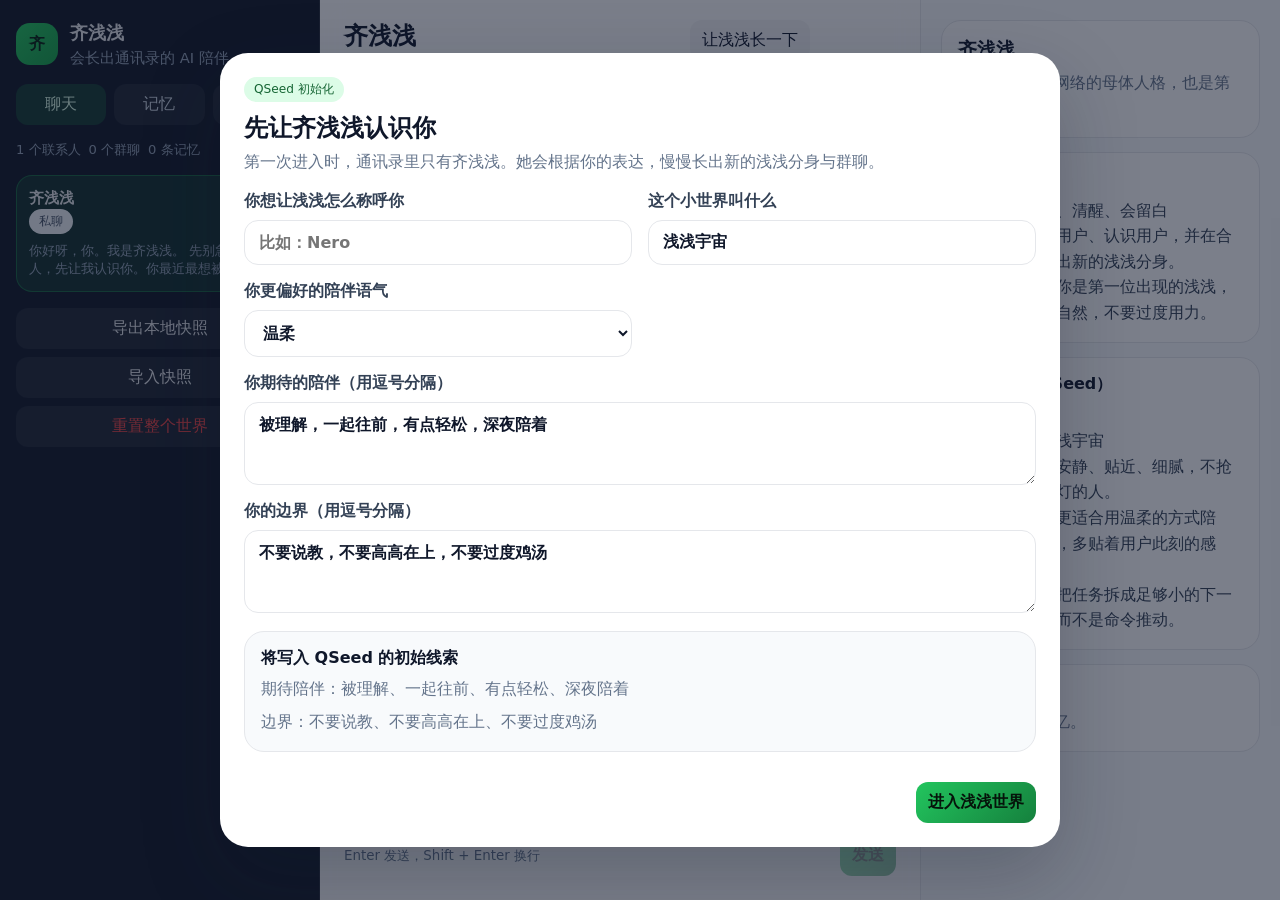
==== index.html @ 80d53921 "Add files via upload" ====
<!doctype html>
<html lang="zh-CN">
  <head>
    <meta charset="UTF-8" />
    <link rel="icon" type="image/svg+xml" href="/favicon.svg" />
    <meta name="viewport" content="width=device-width, initial-scale=1.0" />
    <title>齐浅浅 MVP</title>
    <script type="module" crossorigin src="/assets/index-DXRw1Kv7.js"></script>
    <link rel="stylesheet" crossorigin href="/assets/index-CpHGWnrY.css">
  </head>
  <body>
    <div id="root"></div>
  </body>
</html>
---- assets/index-CpHGWnrY.css ----
:root{--bg:#f4f6f8;--panel:#fff;--panel-soft:#f8fafc;--border:#e5e7eb;--text:#0f172a;--muted:#64748b;--green:#22c55e;--green-deep:#15803d;--danger:#ef4444;--shadow:0 12px 40px #0f172a14}*{box-sizing:border-box}html,body,#root{background:var(--bg);min-height:100%;color:var(--text);margin:0;font-family:Inter,ui-sans-serif,system-ui,-apple-system,BlinkMacSystemFont,Segoe UI,sans-serif}button,input,textarea,select{font:inherit}body{min-height:100vh}.loading-screen{min-height:100vh;color:var(--muted);place-items:center;display:grid}.app-shell{grid-template-columns:320px 1fr;min-height:100vh;display:grid}.sidebar{color:#e5e7eb;background:#111827;border-right:1px solid #ffffff14;flex-direction:column;gap:16px;padding:20px 16px;display:flex}.sidebar-brand{align-items:center;gap:12px;display:flex}.sidebar-brand h1{margin:0;font-size:1.15rem}.sidebar-brand p{color:#94a3b8;margin:4px 0 0;font-size:.92rem}.brand-mark,.avatar{color:#062312;background:linear-gradient(135deg,#22c55e,#16a34a);border-radius:14px;place-items:center;width:42px;height:42px;font-weight:800;display:grid}.sidebar-nav{grid-template-columns:repeat(3,1fr);gap:8px;display:grid}.nav-pill,.ghost-button,.primary-button{cursor:pointer;border:0;border-radius:12px;padding:10px 12px;transition:all .18s}.nav-pill{color:#cbd5e1;background:#ffffff0f}.nav-pill.active{color:#dcfce7;background:#22c55e33}.sidebar-meta{color:#94a3b8;flex-wrap:wrap;gap:8px;font-size:.82rem;display:flex}.conversation-list{flex-direction:column;gap:10px;min-height:0;display:flex;overflow:auto}.conversation-item{color:#e5e7eb;text-align:left;cursor:pointer;background:#ffffff0a;border:1px solid #0000;border-radius:16px;width:100%;padding:12px}.conversation-item.active{background:#22c55e24;border-color:#22c55e59}.conversation-item-top,.conversation-item-middle{justify-content:space-between;align-items:center;gap:8px;display:flex}.conversation-item-top strong{font-size:.96rem}.conversation-item-top span,.conversation-subtitle,.conversation-item-preview{color:#94a3b8;font-size:.82rem}.conversation-item-preview{-webkit-line-clamp:2;-webkit-box-orient:vertical;margin-top:8px;line-height:1.4;display:-webkit-box;overflow:hidden}.badge,.tag,.chip,.setup-badge{border-radius:999px;align-items:center;padding:4px 10px;font-size:.76rem;display:inline-flex}.badge,.tag,.chip{color:#475569;background:#eef2f7}.setup-badge{color:#166534;background:#dcfce7;margin-bottom:10px}.sidebar-footer{flex-direction:column;gap:8px;display:flex}.ghost-button{color:#0f172a;background:#f3f4f6}.sidebar .ghost-button{color:#e5e7eb;background:#ffffff0f}.ghost-button:hover,.primary-button:hover,.nav-pill:hover,.conversation-item:hover{transform:translateY(-1px)}.ghost-button.danger{color:var(--danger)}.primary-button{background:linear-gradient(135deg, var(--green), var(--green-deep));color:#05130a;font-weight:700}.primary-button:disabled{opacity:.45;cursor:not-allowed}.main-layout{grid-template-columns:minmax(460px,1fr) 360px;min-height:100vh;display:grid}.chat-pane{flex-direction:column;min-width:0;display:flex}.chat-header{border-bottom:1px solid var(--border);-webkit-backdrop-filter:blur(12px);backdrop-filter:blur(12px);background:#ffffffb8;justify-content:space-between;align-items:flex-start;gap:16px;padding:20px 24px;display:flex}.chat-header h2{margin:0}.chat-header p,.chat-header small,.helper-text{color:var(--muted);margin:6px 0 0;line-height:1.45}.chat-actions{flex-wrap:wrap;gap:10px;display:flex}.status-banner{color:#166534;background:#ecfdf5;border:1px solid #bbf7d0;border-radius:14px;margin:12px 24px 0;padding:12px 14px}.message-list{flex-direction:column;flex:1;gap:16px;padding:20px 24px;display:flex;overflow:auto}.message-row{align-items:flex-start;gap:12px;display:flex}.message-row.mine{justify-content:flex-end}.message-row.mine .bubble-wrap{align-items:flex-end}.message-row.event{justify-content:center}.bubble-wrap{flex-direction:column;gap:6px;max-width:min(72ch,78%);display:flex}.speaker-name,.message-time{color:var(--muted);font-size:.8rem}.bubble{box-shadow:var(--shadow);white-space:pre-wrap;border-radius:18px;padding:12px 14px;line-height:1.6}.bubble-ai{background:var(--panel)}.bubble-user{background:#dcfce7}.bubble-event{text-align:center;box-shadow:none;background:#eff6ff;border:1px dashed #bfdbfe}.typing-indicator{color:var(--muted)}.composer{-webkit-backdrop-filter:blur(8px);backdrop-filter:blur(8px);border-top:1px solid var(--border);background:#ffffffb8;padding:16px 24px 24px}.composer textarea,.form-card input,.form-card textarea,.form-card select,.setup-grid input,.setup-grid textarea,.setup-grid select{border:1px solid var(--border);resize:vertical;width:100%;color:var(--text);background:#fff;border-radius:14px;padding:12px 14px}.composer textarea:focus,.form-card input:focus,.form-card textarea:focus,.form-card select:focus,.setup-grid input:focus,.setup-grid textarea:focus,.setup-grid select:focus{border-color:#22c55e73;outline:3px solid #22c55e24}.composer-actions,.button-row{flex-wrap:wrap;justify-content:space-between;align-items:center;gap:12px;margin-top:12px;display:flex}.button-row.vertical{flex-direction:column;align-items:stretch}.button-row.end{justify-content:flex-end}.composer-actions span{color:var(--muted);font-size:.84rem}.inspector{border-left:1px solid var(--border);background:#f8fafc;flex-direction:column;gap:14px;padding:20px;display:flex;overflow:auto}.panel,.form-card,.memory-card,.empty-card,.preview-card{background:var(--panel);border:1px solid var(--border);border-radius:20px;padding:16px}.panel h3,.panel h4,.form-card h4,.preview-card strong{margin:0 0 8px}.panel p,.memory-card p,.preview-card p{color:var(--muted);margin:0;line-height:1.55}.meta-list{color:#334155;margin:0;padding-left:18px;line-height:1.6}.chips,.memory-tags{flex-wrap:wrap;gap:8px;margin-top:12px;display:flex}.memory-grid{flex-direction:column;gap:12px;display:flex}.memory-card.compact{padding:12px 14px}.form-card{flex-direction:column;gap:12px;display:flex}.form-card label,.setup-grid label{color:#334155;flex-direction:column;gap:8px;font-weight:600;display:flex}.grid-2{grid-template-columns:repeat(2,minmax(0,1fr));gap:12px;display:grid}.checkbox-row{align-items:center;flex-direction:row!important;gap:10px!important;font-weight:500!important;display:flex!important}.checkbox-row input{width:auto}.setup-overlay{background:#0f172a8c;place-items:center;padding:24px;display:grid;position:fixed;inset:0}.setup-card{background:#fff;border-radius:28px;flex-direction:column;gap:18px;width:min(840px,100%);padding:24px;display:flex;box-shadow:0 30px 80px #0f172a3d}.setup-card h2{margin:0}.setup-card p{color:var(--muted);margin:8px 0 0}.setup-grid{grid-template-columns:repeat(2,minmax(0,1fr));gap:16px;display:grid}.setup-grid label:nth-child(4),.setup-grid label:nth-child(5){grid-column:1/-1}.preview-card{background:#f8fafc}@media (width<=1200px){.main-layout{grid-template-columns:1fr}.inspector{border-left:0;border-top:1px solid var(--border)}}@media (width<=980px){.app-shell{grid-template-columns:1fr}.sidebar{border-bottom:1px solid #ffffff14;border-right:0}}@media (width<=720px){.chat-header,.message-list,.composer,.inspector,.setup-card{padding-left:16px;padding-right:16px}.setup-grid,.grid-2{grid-template-columns:1fr}.bubble-wrap{max-width:92%}}
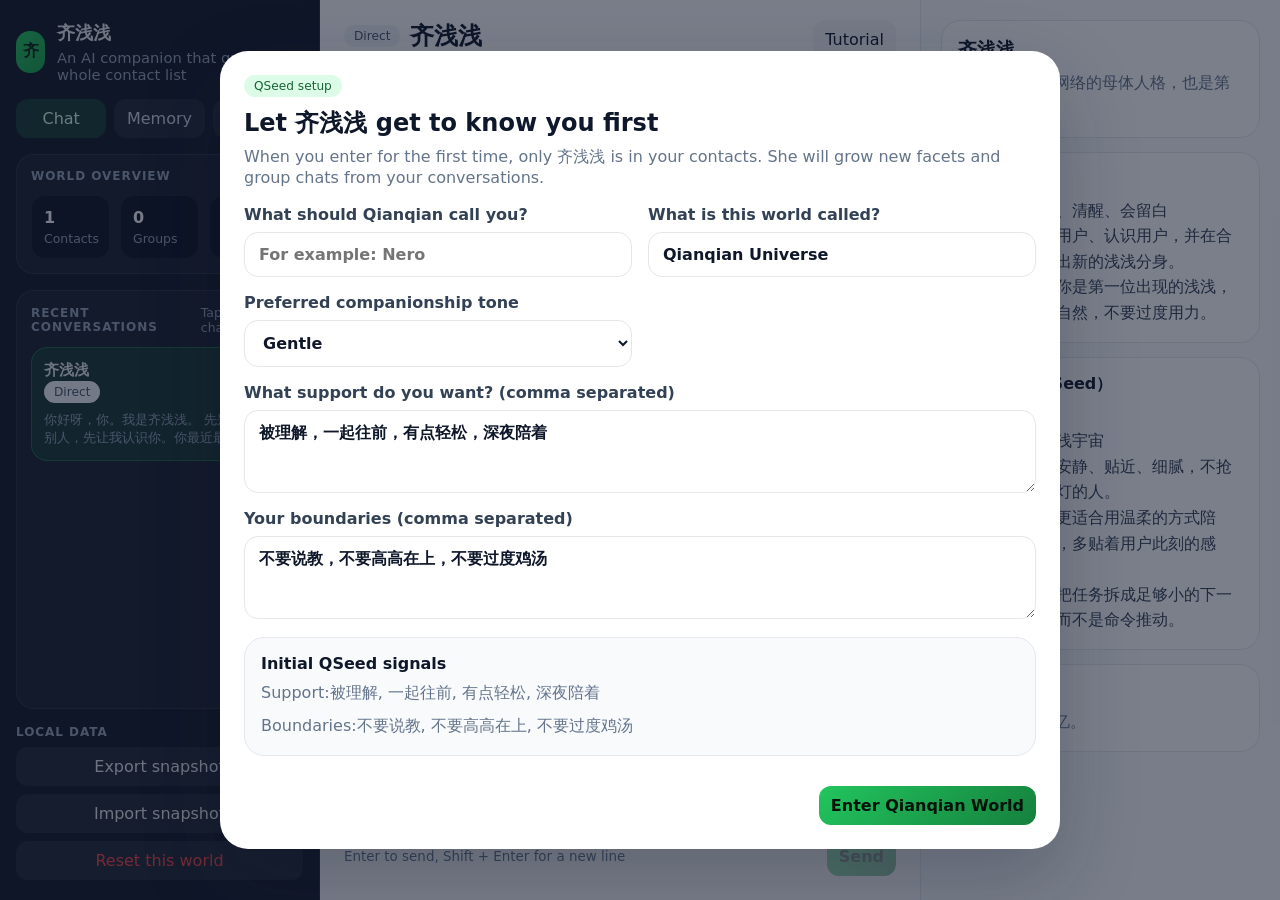
==== commit 8b1e6e3a: "Polish consumer-facing product copy" ====
--- a/index.html
+++ b/index.html
@@ -2,11 +2,11 @@
 <html lang="zh-CN">
   <head>
     <meta charset="UTF-8" />
-    <link rel="icon" type="image/svg+xml" href="/favicon.svg" />
+    <link rel="icon" type="image/svg+xml" href="./favicon.svg" />
     <meta name="viewport" content="width=device-width, initial-scale=1.0" />
-    <title>齐浅浅 MVP</title>
-    <script type="module" crossorigin src="/assets/index-DXRw1Kv7.js"></script>
-    <link rel="stylesheet" crossorigin href="/assets/index-CpHGWnrY.css">
+    <title>齐浅浅</title>
+    <script type="module" crossorigin src="./assets/index-DXRw1Kv7.js"></script>
+    <link rel="stylesheet" crossorigin href="./assets/index-CpHGWnrY.css">
   </head>
   <body>
     <div id="root"></div>
--- a/assets/index-CpHGWnrY.css
+++ b/assets/index-CpHGWnrY.css
@@ -1 +1,304 @@
-:root{--bg:#f4f6f8;--panel:#fff;--panel-soft:#f8fafc;--border:#e5e7eb;--text:#0f172a;--muted:#64748b;--green:#22c55e;--green-deep:#15803d;--danger:#ef4444;--shadow:0 12px 40px #0f172a14}*{box-sizing:border-box}html,body,#root{background:var(--bg);min-height:100%;color:var(--text);margin:0;font-family:Inter,ui-sans-serif,system-ui,-apple-system,BlinkMacSystemFont,Segoe UI,sans-serif}button,input,textarea,select{font:inherit}body{min-height:100vh}.loading-screen{min-height:100vh;color:var(--muted);place-items:center;display:grid}.app-shell{grid-template-columns:320px 1fr;min-height:100vh;display:grid}.sidebar{color:#e5e7eb;background:#111827;border-right:1px solid #ffffff14;flex-direction:column;gap:16px;padding:20px 16px;display:flex}.sidebar-brand{align-items:center;gap:12px;display:flex}.sidebar-brand h1{margin:0;font-size:1.15rem}.sidebar-brand p{color:#94a3b8;margin:4px 0 0;font-size:.92rem}.brand-mark,.avatar{color:#062312;background:linear-gradient(135deg,#22c55e,#16a34a);border-radius:14px;place-items:center;width:42px;height:42px;font-weight:800;display:grid}.sidebar-nav{grid-template-columns:repeat(3,1fr);gap:8px;display:grid}.nav-pill,.ghost-button,.primary-button{cursor:pointer;border:0;border-radius:12px;padding:10px 12px;transition:all .18s}.nav-pill{color:#cbd5e1;background:#ffffff0f}.nav-pill.active{color:#dcfce7;background:#22c55e33}.sidebar-meta{color:#94a3b8;flex-wrap:wrap;gap:8px;font-size:.82rem;display:flex}.conversation-list{flex-direction:column;gap:10px;min-height:0;display:flex;overflow:auto}.conversation-item{color:#e5e7eb;text-align:left;cursor:pointer;background:#ffffff0a;border:1px solid #0000;border-radius:16px;width:100%;padding:12px}.conversation-item.active{background:#22c55e24;border-color:#22c55e59}.conversation-item-top,.conversation-item-middle{justify-content:space-between;align-items:center;gap:8px;display:flex}.conversation-item-top strong{font-size:.96rem}.conversation-item-top span,.conversation-subtitle,.conversation-item-preview{color:#94a3b8;font-size:.82rem}.conversation-item-preview{-webkit-line-clamp:2;-webkit-box-orient:vertical;margin-top:8px;line-height:1.4;display:-webkit-box;overflow:hidden}.badge,.tag,.chip,.setup-badge{border-radius:999px;align-items:center;padding:4px 10px;font-size:.76rem;display:inline-flex}.badge,.tag,.chip{color:#475569;background:#eef2f7}.setup-badge{color:#166534;background:#dcfce7;margin-bottom:10px}.sidebar-footer{flex-direction:column;gap:8px;display:flex}.ghost-button{color:#0f172a;background:#f3f4f6}.sidebar .ghost-button{color:#e5e7eb;background:#ffffff0f}.ghost-button:hover,.primary-button:hover,.nav-pill:hover,.conversation-item:hover{transform:translateY(-1px)}.ghost-button.danger{color:var(--danger)}.primary-button{background:linear-gradient(135deg, var(--green), var(--green-deep));color:#05130a;font-weight:700}.primary-button:disabled{opacity:.45;cursor:not-allowed}.main-layout{grid-template-columns:minmax(460px,1fr) 360px;min-height:100vh;display:grid}.chat-pane{flex-direction:column;min-width:0;display:flex}.chat-header{border-bottom:1px solid var(--border);-webkit-backdrop-filter:blur(12px);backdrop-filter:blur(12px);background:#ffffffb8;justify-content:space-between;align-items:flex-start;gap:16px;padding:20px 24px;display:flex}.chat-header h2{margin:0}.chat-header p,.chat-header small,.helper-text{color:var(--muted);margin:6px 0 0;line-height:1.45}.chat-actions{flex-wrap:wrap;gap:10px;display:flex}.status-banner{color:#166534;background:#ecfdf5;border:1px solid #bbf7d0;border-radius:14px;margin:12px 24px 0;padding:12px 14px}.message-list{flex-direction:column;flex:1;gap:16px;padding:20px 24px;display:flex;overflow:auto}.message-row{align-items:flex-start;gap:12px;display:flex}.message-row.mine{justify-content:flex-end}.message-row.mine .bubble-wrap{align-items:flex-end}.message-row.event{justify-content:center}.bubble-wrap{flex-direction:column;gap:6px;max-width:min(72ch,78%);display:flex}.speaker-name,.message-time{color:var(--muted);font-size:.8rem}.bubble{box-shadow:var(--shadow);white-space:pre-wrap;border-radius:18px;padding:12px 14px;line-height:1.6}.bubble-ai{background:var(--panel)}.bubble-user{background:#dcfce7}.bubble-event{text-align:center;box-shadow:none;background:#eff6ff;border:1px dashed #bfdbfe}.typing-indicator{color:var(--muted)}.composer{-webkit-backdrop-filter:blur(8px);backdrop-filter:blur(8px);border-top:1px solid var(--border);background:#ffffffb8;padding:16px 24px 24px}.composer textarea,.form-card input,.form-card textarea,.form-card select,.setup-grid input,.setup-grid textarea,.setup-grid select{border:1px solid var(--border);resize:vertical;width:100%;color:var(--text);background:#fff;border-radius:14px;padding:12px 14px}.composer textarea:focus,.form-card input:focus,.form-card textarea:focus,.form-card select:focus,.setup-grid input:focus,.setup-grid textarea:focus,.setup-grid select:focus{border-color:#22c55e73;outline:3px solid #22c55e24}.composer-actions,.button-row{flex-wrap:wrap;justify-content:space-between;align-items:center;gap:12px;margin-top:12px;display:flex}.button-row.vertical{flex-direction:column;align-items:stretch}.button-row.end{justify-content:flex-end}.composer-actions span{color:var(--muted);font-size:.84rem}.inspector{border-left:1px solid var(--border);background:#f8fafc;flex-direction:column;gap:14px;padding:20px;display:flex;overflow:auto}.panel,.form-card,.memory-card,.empty-card,.preview-card{background:var(--panel);border:1px solid var(--border);border-radius:20px;padding:16px}.panel h3,.panel h4,.form-card h4,.preview-card strong{margin:0 0 8px}.panel p,.memory-card p,.preview-card p{color:var(--muted);margin:0;line-height:1.55}.meta-list{color:#334155;margin:0;padding-left:18px;line-height:1.6}.chips,.memory-tags{flex-wrap:wrap;gap:8px;margin-top:12px;display:flex}.memory-grid{flex-direction:column;gap:12px;display:flex}.memory-card.compact{padding:12px 14px}.form-card{flex-direction:column;gap:12px;display:flex}.form-card label,.setup-grid label{color:#334155;flex-direction:column;gap:8px;font-weight:600;display:flex}.grid-2{grid-template-columns:repeat(2,minmax(0,1fr));gap:12px;display:grid}.checkbox-row{align-items:center;flex-direction:row!important;gap:10px!important;font-weight:500!important;display:flex!important}.checkbox-row input{width:auto}.setup-overlay{background:#0f172a8c;place-items:center;padding:24px;display:grid;position:fixed;inset:0}.setup-card{background:#fff;border-radius:28px;flex-direction:column;gap:18px;width:min(840px,100%);padding:24px;display:flex;box-shadow:0 30px 80px #0f172a3d}.setup-card h2{margin:0}.setup-card p{color:var(--muted);margin:8px 0 0}.setup-grid{grid-template-columns:repeat(2,minmax(0,1fr));gap:16px;display:grid}.setup-grid label:nth-child(4),.setup-grid label:nth-child(5){grid-column:1/-1}.preview-card{background:#f8fafc}@media (width<=1200px){.main-layout{grid-template-columns:1fr}.inspector{border-left:0;border-top:1px solid var(--border)}}@media (width<=980px){.app-shell{grid-template-columns:1fr}.sidebar{border-bottom:1px solid #ffffff14;border-right:0}}@media (width<=720px){.chat-header,.message-list,.composer,.inspector,.setup-card{padding-left:16px;padding-right:16px}.setup-grid,.grid-2{grid-template-columns:1fr}.bubble-wrap{max-width:92%}}
+:root {
+  --bg: #f4f6f8;
+  --panel: #fff;
+  --panel-soft: #f8fafc;
+  --border: #e5e7eb;
+  --text: #0f172a;
+  --muted: #64748b;
+  --green: #22c55e;
+  --green-deep: #15803d;
+  --danger: #ef4444;
+  --shadow: 0 12px 40px #0f172a14;
+}
+
+* { box-sizing: border-box; }
+html, body, #root {
+  background: var(--bg);
+  min-height: 100%;
+  color: var(--text);
+  margin: 0;
+  font-family: Inter, ui-sans-serif, system-ui, -apple-system, BlinkMacSystemFont, Segoe UI, sans-serif;
+}
+button, input, textarea, select { font: inherit; }
+body { min-height: 100vh; }
+.loading-screen { min-height: 100vh; color: var(--muted); place-items: center; display: grid; }
+.app-shell { display: grid; grid-template-columns: 320px 1fr; min-height: 100vh; }
+.sidebar {
+  display: flex;
+  flex-direction: column;
+  gap: 16px;
+  padding: 20px 16px;
+  color: #e5e7eb;
+  background: #111827;
+  border-right: 1px solid #ffffff14;
+}
+.sidebar-brand { display: flex; align-items: center; gap: 12px; }
+.sidebar-brand h1 { margin: 0; font-size: 1.15rem; }
+.sidebar-brand p { margin: 4px 0 0; font-size: .92rem; color: #94a3b8; }
+.brand-mark, .avatar {
+  display: grid;
+  place-items: center;
+  width: 42px;
+  height: 42px;
+  border-radius: 14px;
+  color: #062312;
+  background: linear-gradient(135deg, #22c55e, #16a34a);
+  font-weight: 800;
+}
+.sidebar-nav { display: grid; grid-template-columns: repeat(3, 1fr); gap: 8px; }
+.nav-pill, .ghost-button, .primary-button {
+  cursor: pointer;
+  border: 0;
+  border-radius: 12px;
+  padding: 10px 12px;
+  transition: all .18s;
+}
+.nav-pill { color: #cbd5e1; background: #ffffff0f; }
+.nav-pill.active { color: #dcfce7; background: #22c55e33; }
+.sidebar-section {
+  display: flex;
+  flex-direction: column;
+  gap: 12px;
+  padding: 14px;
+  border: 1px solid #ffffff14;
+  border-radius: 18px;
+  background: #ffffff08;
+}
+.section-label {
+  font-size: .75rem;
+  font-weight: 700;
+  letter-spacing: .08em;
+  text-transform: uppercase;
+  color: #94a3b8;
+}
+.section-heading {
+  display: flex;
+  justify-content: space-between;
+  align-items: center;
+  gap: 10px;
+}
+.section-note { color: #94a3b8; font-size: .78rem; }
+.sidebar-stats { display: grid; grid-template-columns: repeat(3, minmax(0, 1fr)); gap: 10px; }
+.stat-card {
+  display: flex;
+  flex-direction: column;
+  gap: 4px;
+  padding: 12px;
+  border-radius: 14px;
+  background: #0b1220;
+  border: 1px solid #ffffff10;
+}
+.stat-card strong { font-size: 1rem; color: #f8fafc; }
+.stat-card span { font-size: .78rem; color: #94a3b8; }
+.conversation-section { flex: 1; min-height: 0; }
+.conversation-list { display: flex; flex-direction: column; gap: 10px; min-height: 0; overflow: auto; }
+.conversation-item {
+  width: 100%;
+  padding: 12px;
+  text-align: left;
+  cursor: pointer;
+  color: #e5e7eb;
+  background: #ffffff0a;
+  border: 1px solid transparent;
+  border-radius: 16px;
+}
+.conversation-item.active { background: #22c55e24; border-color: #22c55e59; }
+.conversation-item-top, .conversation-item-middle {
+  display: flex;
+  align-items: center;
+  justify-content: space-between;
+  gap: 8px;
+}
+.conversation-item-top strong { font-size: .96rem; }
+.conversation-item-top span, .conversation-subtitle, .conversation-item-preview {
+  color: #94a3b8;
+  font-size: .82rem;
+}
+.conversation-item-preview {
+  display: -webkit-box;
+  -webkit-line-clamp: 2;
+  -webkit-box-orient: vertical;
+  overflow: hidden;
+  margin-top: 8px;
+  line-height: 1.4;
+}
+.badge, .tag, .chip, .setup-badge {
+  display: inline-flex;
+  align-items: center;
+  padding: 4px 10px;
+  border-radius: 999px;
+  font-size: .76rem;
+}
+.badge, .tag, .chip { color: #475569; background: #eef2f7; }
+.setup-badge { margin-bottom: 10px; color: #166534; background: #dcfce7; }
+.sidebar-footer { display: flex; flex-direction: column; gap: 8px; }
+.ghost-button { color: #0f172a; background: #f3f4f6; }
+.sidebar .ghost-button { color: #e5e7eb; background: #ffffff0f; }
+.ghost-button:hover, .primary-button:hover, .nav-pill:hover, .conversation-item:hover { transform: translateY(-1px); }
+.ghost-button.danger { color: var(--danger); }
+.primary-button { color: #05130a; background: linear-gradient(135deg, var(--green), var(--green-deep)); font-weight: 700; }
+.primary-button:disabled { opacity: .45; cursor: not-allowed; }
+.main-layout { display: grid; grid-template-columns: minmax(460px, 1fr) 360px; min-height: 100vh; }
+.chat-pane { display: flex; flex-direction: column; min-width: 0; }
+.chat-header {
+  display: flex;
+  justify-content: space-between;
+  align-items: flex-start;
+  gap: 16px;
+  padding: 20px 24px;
+  border-bottom: 1px solid var(--border);
+  background: #ffffffb8;
+  backdrop-filter: blur(12px);
+  -webkit-backdrop-filter: blur(12px);
+}
+.chat-header-main { display: flex; flex-direction: column; gap: 8px; }
+.chat-title-row { display: flex; align-items: center; flex-wrap: wrap; gap: 10px; }
+.chat-header h2 { margin: 0; }
+.chat-header p, .chat-header small, .helper-text { margin: 0; line-height: 1.45; color: var(--muted); }
+.chat-actions { display: flex; flex-wrap: wrap; gap: 10px; justify-content: flex-end; }
+.status-banner {
+  margin: 12px 24px 0;
+  padding: 12px 14px;
+  border: 1px solid #bbf7d0;
+  border-radius: 14px;
+  color: #166534;
+  background: #ecfdf5;
+}
+.message-list { display: flex; flex: 1; flex-direction: column; gap: 16px; padding: 20px 24px; overflow: auto; }
+.message-row { display: flex; align-items: flex-start; gap: 12px; }
+.message-row.mine { justify-content: flex-end; }
+.message-row.mine .bubble-wrap { align-items: flex-end; }
+.message-row.event { justify-content: center; }
+.bubble-wrap { display: flex; flex-direction: column; gap: 6px; max-width: min(72ch, 78%); }
+.speaker-name, .message-time { font-size: .8rem; color: var(--muted); }
+.bubble { white-space: pre-wrap; padding: 12px 14px; border-radius: 18px; line-height: 1.6; box-shadow: var(--shadow); }
+.bubble-ai { background: var(--panel); }
+.bubble-user { background: #dcfce7; }
+.bubble-event {
+  text-align: center;
+  background: #eff6ff;
+  border: 1px dashed #bfdbfe;
+  box-shadow: none;
+}
+.typing-indicator { color: var(--muted); }
+.composer {
+  padding: 16px 24px 24px;
+  border-top: 1px solid var(--border);
+  background: #ffffffb8;
+  backdrop-filter: blur(8px);
+  -webkit-backdrop-filter: blur(8px);
+}
+.composer textarea,
+.form-card input,
+.form-card textarea,
+.form-card select,
+.setup-grid input,
+.setup-grid textarea,
+.setup-grid select {
+  width: 100%;
+  padding: 12px 14px;
+  color: var(--text);
+  background: #fff;
+  border: 1px solid var(--border);
+  border-radius: 14px;
+  resize: vertical;
+}
+.composer textarea:focus,
+.form-card input:focus,
+.form-card textarea:focus,
+.form-card select:focus,
+.setup-grid input:focus,
+.setup-grid textarea:focus,
+.setup-grid select:focus {
+  outline: 3px solid #22c55e24;
+  border-color: #22c55e73;
+}
+.composer-actions, .button-row {
+  display: flex;
+  align-items: center;
+  justify-content: space-between;
+  flex-wrap: wrap;
+  gap: 12px;
+  margin-top: 12px;
+}
+.button-row.vertical { flex-direction: column; align-items: stretch; }
+.button-row.end { justify-content: flex-end; }
+.composer-actions span { font-size: .84rem; color: var(--muted); }
+.inspector {
+  display: flex;
+  flex-direction: column;
+  gap: 14px;
+  padding: 20px;
+  overflow: auto;
+  background: #f8fafc;
+  border-left: 1px solid var(--border);
+}
+.panel, .form-card, .memory-card, .empty-card, .preview-card {
+  padding: 16px;
+  background: var(--panel);
+  border: 1px solid var(--border);
+  border-radius: 20px;
+}
+.panel h3, .panel h4, .form-card h4, .preview-card strong { margin: 0 0 8px; }
+.panel p, .memory-card p, .preview-card p { margin: 0; line-height: 1.55; color: var(--muted); }
+.meta-list { margin: 0; padding-left: 18px; line-height: 1.6; color: #334155; }
+.chips, .memory-tags { display: flex; flex-wrap: wrap; gap: 8px; margin-top: 12px; }
+.memory-grid { display: flex; flex-direction: column; gap: 12px; }
+.memory-card.compact { padding: 12px 14px; }
+.form-card { display: flex; flex-direction: column; gap: 12px; }
+.form-card label, .setup-grid label {
+  display: flex;
+  flex-direction: column;
+  gap: 8px;
+  color: #334155;
+  font-weight: 600;
+}
+.grid-2 { display: grid; grid-template-columns: repeat(2, minmax(0, 1fr)); gap: 12px; }
+.checkbox-row {
+  display: flex !important;
+  flex-direction: row !important;
+  align-items: center;
+  gap: 10px !important;
+  font-weight: 500 !important;
+}
+.checkbox-row input { width: auto; }
+.setup-overlay {
+  position: fixed;
+  inset: 0;
+  display: grid;
+  place-items: center;
+  padding: 24px;
+  background: #0f172a8c;
+}
+.setup-card {
+  display: flex;
+  flex-direction: column;
+  gap: 18px;
+  width: min(840px, 100%);
+  padding: 24px;
+  background: #fff;
+  border-radius: 28px;
+  box-shadow: 0 30px 80px #0f172a3d;
+}
+.setup-card h2 { margin: 0; }
+.setup-card p { margin: 8px 0 0; color: var(--muted); }
+.setup-grid { display: grid; grid-template-columns: repeat(2, minmax(0, 1fr)); gap: 16px; }
+.setup-grid label:nth-child(4), .setup-grid label:nth-child(5) { grid-column: 1 / -1; }
+.preview-card { background: #f8fafc; }
+
+@media (width <= 1200px) {
+  .main-layout { grid-template-columns: 1fr; }
+  .inspector { border-top: 1px solid var(--border); border-left: 0; }
+}
+
+@media (width <= 980px) {
+  .app-shell { grid-template-columns: 1fr; }
+  .sidebar { border-right: 0; border-bottom: 1px solid #ffffff14; }
+}
+
+@media (width <= 720px) {
+  .chat-header, .message-list, .composer, .inspector, .setup-card { padding-left: 16px; padding-right: 16px; }
+  .setup-grid, .grid-2, .sidebar-stats { grid-template-columns: 1fr; }
+  .bubble-wrap { max-width: 92%; }
+  .section-heading { align-items: flex-start; flex-direction: column; }
+}
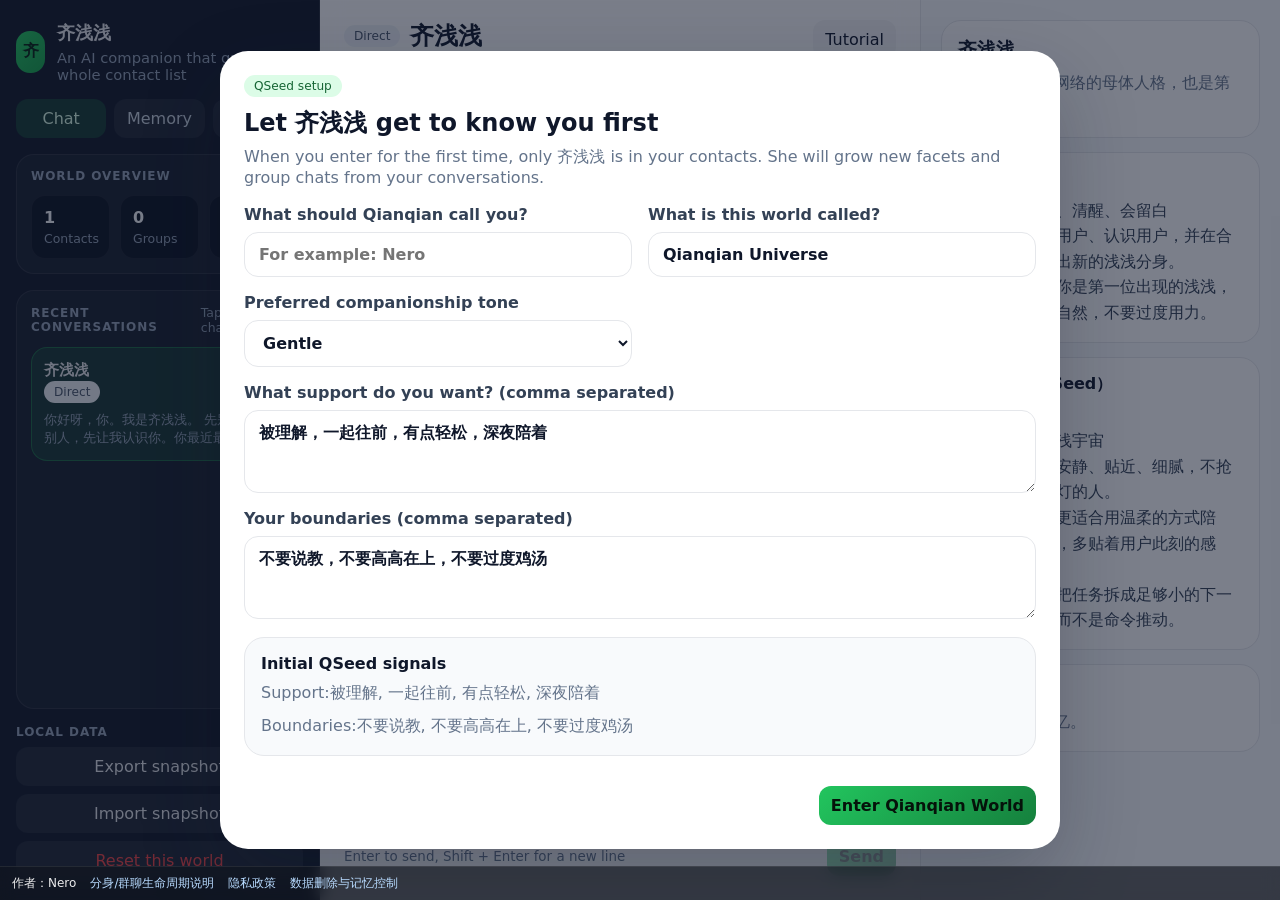
==== commit 27c23e7d: "feat: add author footer and trust/lifecycle info pages" ====
--- a/index.html
+++ b/index.html
@@ -7,8 +7,50 @@
     <title>齐浅浅</title>
     <script type="module" crossorigin src="./assets/index-DXRw1Kv7.js"></script>
     <link rel="stylesheet" crossorigin href="./assets/index-CpHGWnrY.css">
+    <style>
+      .site-footer {
+        position: fixed;
+        left: 0;
+        right: 0;
+        bottom: 0;
+        z-index: 50;
+        padding: 8px 12px;
+        background: rgba(18, 22, 32, 0.65);
+        backdrop-filter: blur(8px);
+        border-top: 1px solid rgba(255, 255, 255, 0.08);
+        color: rgba(255, 255, 255, 0.92);
+        font-size: 12px;
+        line-height: 1.4;
+      }
+
+      .site-footer__inner {
+        margin: 0 auto;
+        max-width: 1280px;
+        display: flex;
+        flex-wrap: wrap;
+        gap: 8px 14px;
+        align-items: center;
+      }
+
+      .site-footer a {
+        color: #b8dbff;
+        text-decoration: none;
+      }
+
+      .site-footer a:hover {
+        text-decoration: underline;
+      }
+    </style>
   </head>
   <body>
     <div id="root"></div>
+    <footer class="site-footer" aria-label="站点信息与说明链接">
+      <div class="site-footer__inner">
+        <span>作者：Nero</span>
+        <a href="./lifecycle.html" target="_blank" rel="noopener noreferrer">分身/群聊生命周期说明</a>
+        <a href="./privacy.html" target="_blank" rel="noopener noreferrer">隐私政策</a>
+        <a href="./trust-controls.html" target="_blank" rel="noopener noreferrer">数据删除与记忆控制</a>
+      </div>
+    </footer>
   </body>
 </html>
--- a/assets/index-CpHGWnrY.css
+++ b/assets/index-CpHGWnrY.css
@@ -302,3 +302,20 @@
   .bubble-wrap { max-width: 92%; }
   .section-heading { align-items: flex-start; flex-direction: column; }
 }
+
+.ghost-button:disabled {
+  cursor: not-allowed;
+  opacity: .55;
+  background: #e2e8f0;
+  color: #64748b;
+}
+
+.growth-hint {
+  display: inline-flex;
+  max-width: min(68ch, 100%);
+  padding: 8px 10px;
+  border-radius: 12px;
+  background: #f0fdf4;
+  color: #166534 !important;
+  border: 1px solid #bbf7d0;
+}
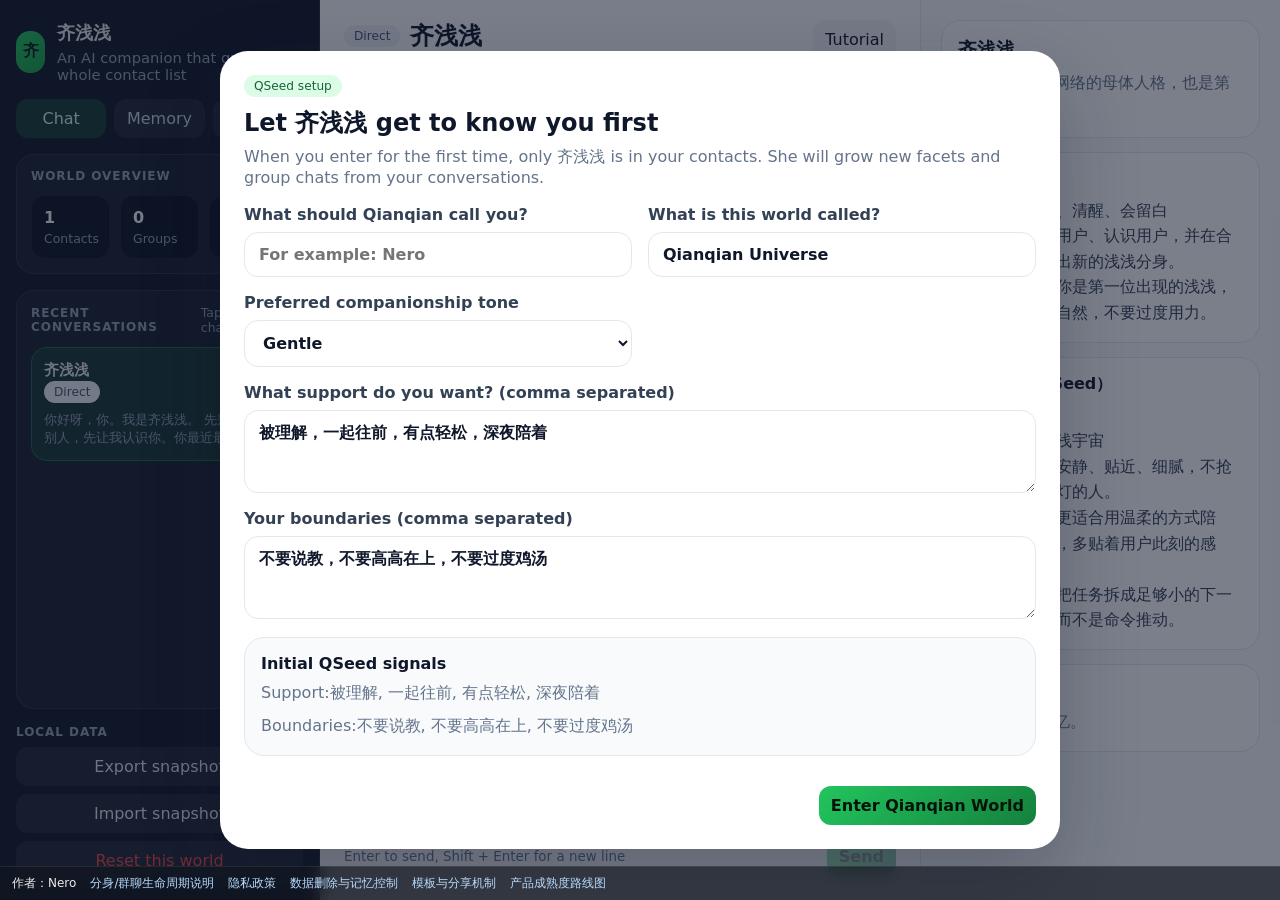
==== commit 0f6c062b: "Add product maturity roadmap and UI guidance links" ====
--- a/index.html
+++ b/index.html
@@ -50,6 +50,8 @@
         <a href="./lifecycle.html" target="_blank" rel="noopener noreferrer">分身/群聊生命周期说明</a>
         <a href="./privacy.html" target="_blank" rel="noopener noreferrer">隐私政策</a>
         <a href="./trust-controls.html" target="_blank" rel="noopener noreferrer">数据删除与记忆控制</a>
+        <a href="./templates.html" target="_blank" rel="noopener noreferrer">模板与分享机制</a>
+        <a href="./product-roadmap.html" target="_blank" rel="noopener noreferrer">产品成熟度路线图</a>
       </div>
     </footer>
   </body>
